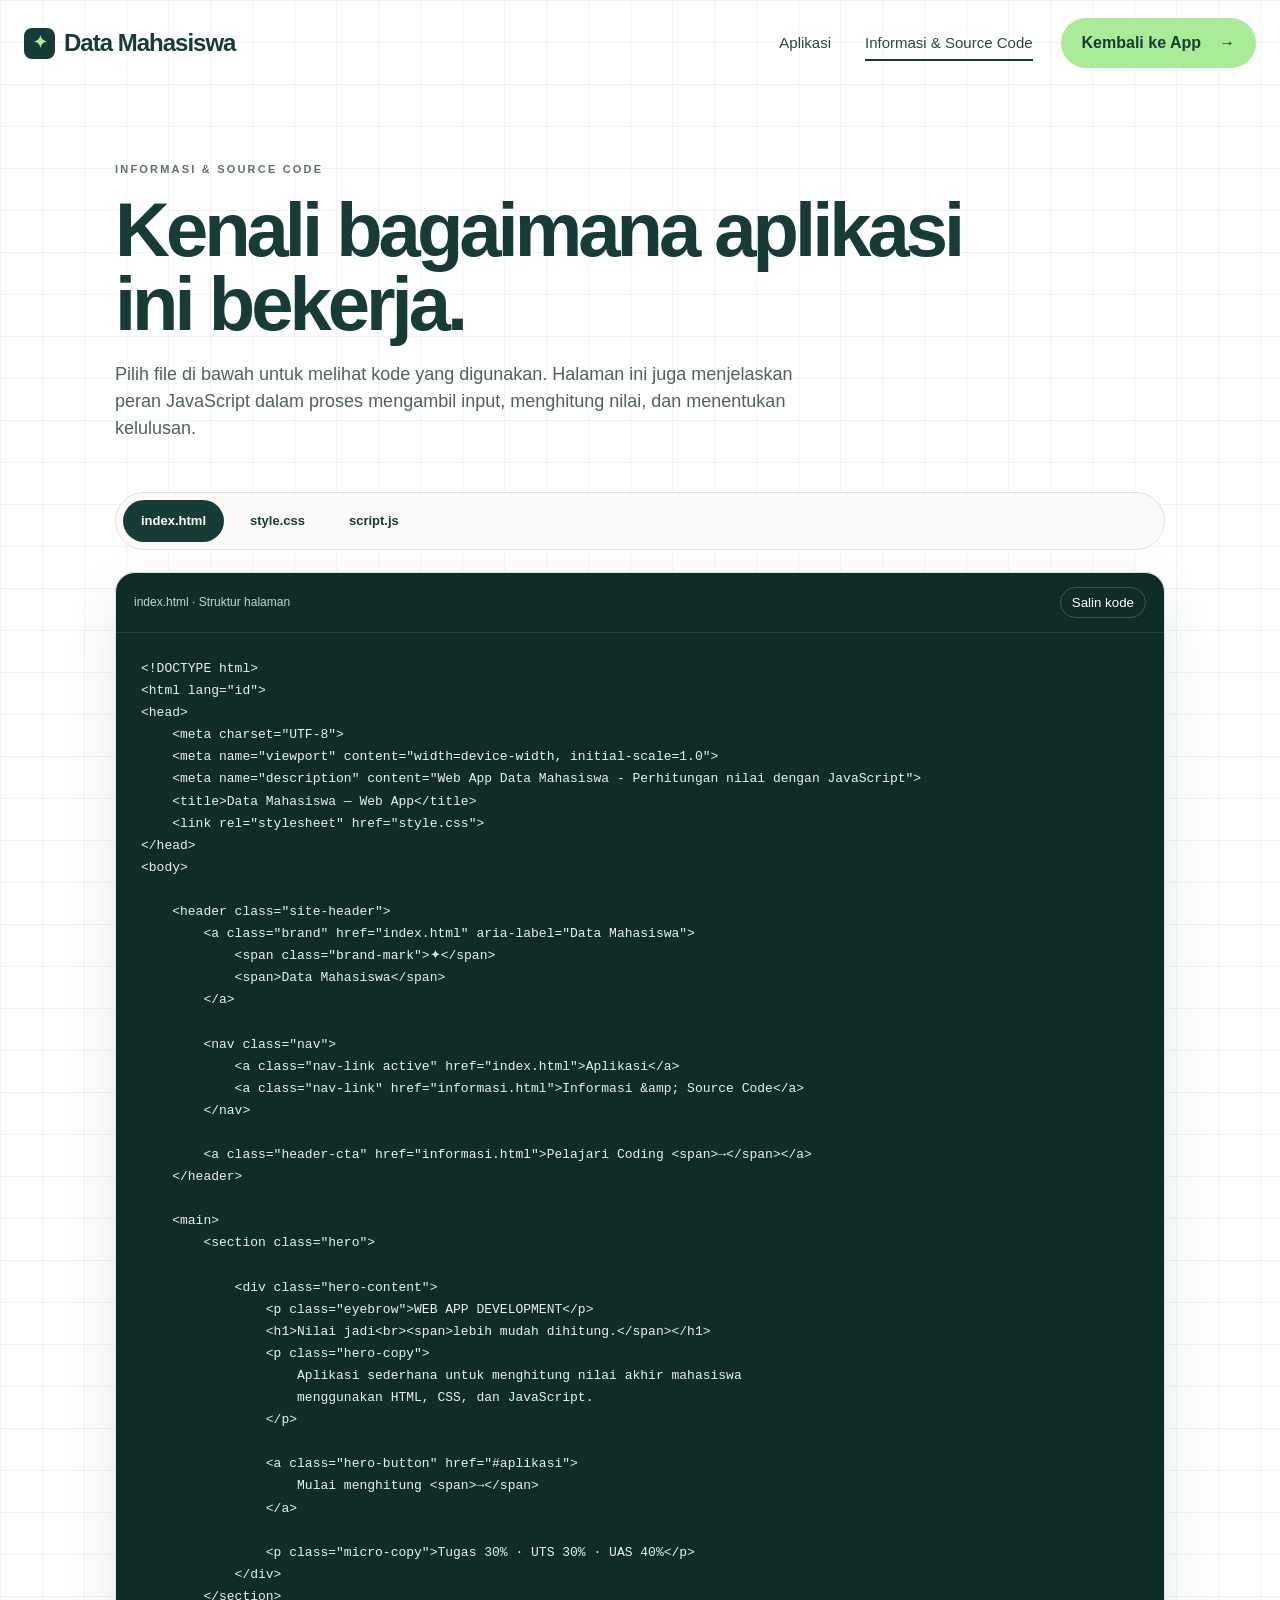
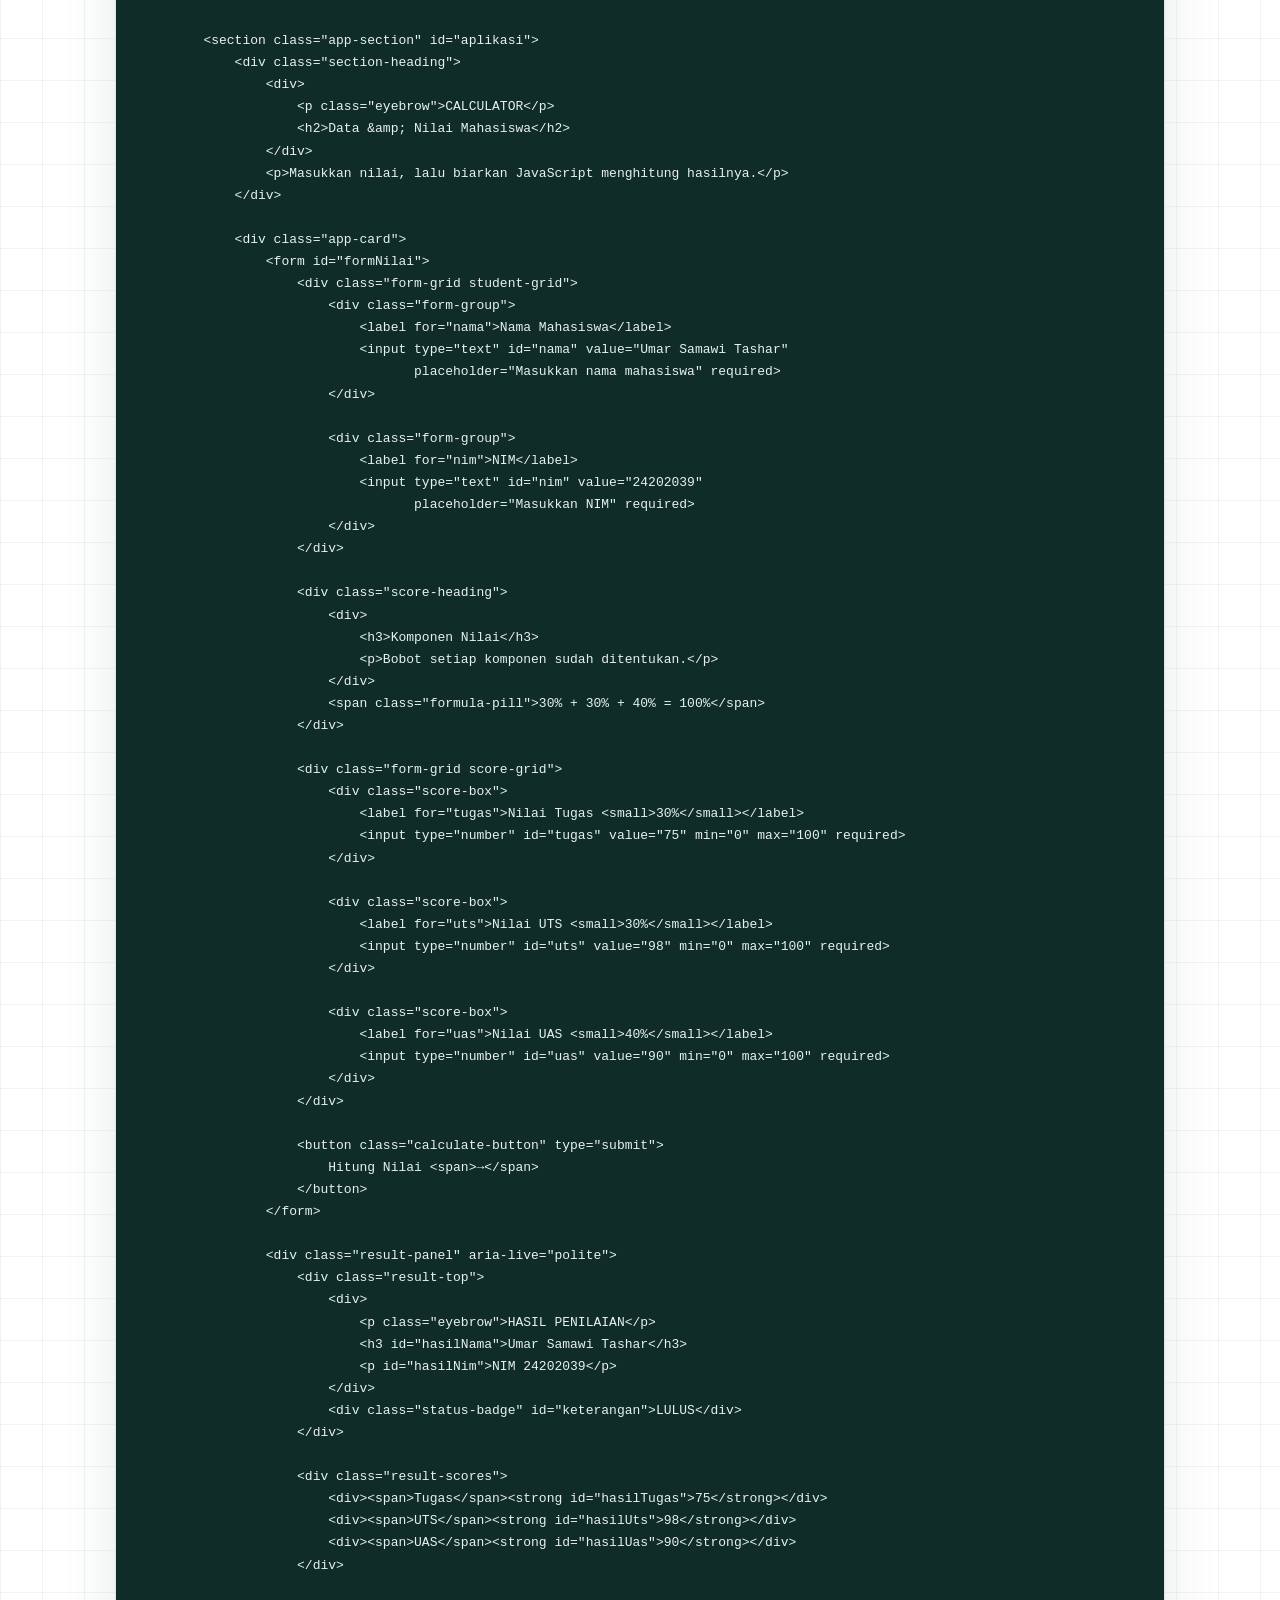
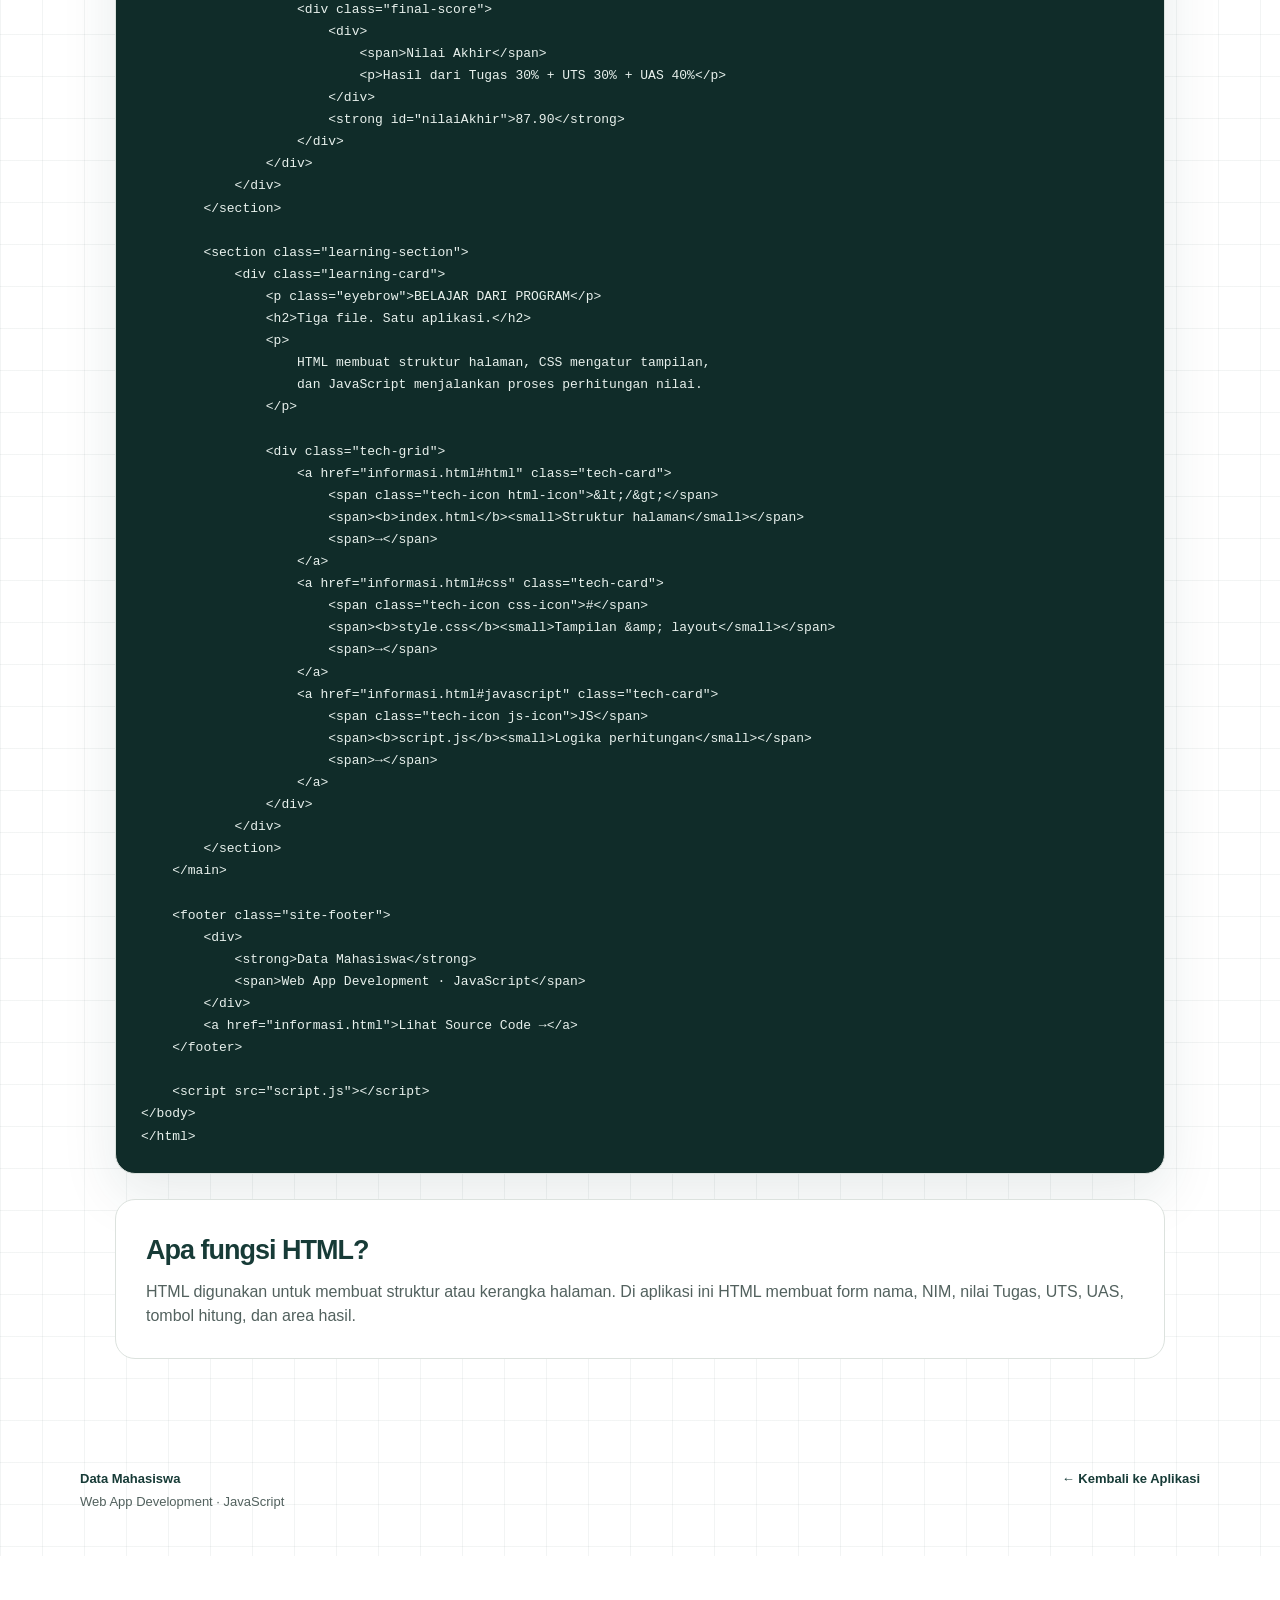
==== informasi.html @ 06401de4 "Add files via upload" ====
<!DOCTYPE html>
<html lang="id">
<head>
    <meta charset="UTF-8">
    <meta name="viewport" content="width=device-width, initial-scale=1.0">
    <meta name="description" content="Informasi dan source code Web App Data Mahasiswa">
    <title>Informasi & Source Code — Data Mahasiswa</title>
    <link rel="stylesheet" href="style.css">
</head>
<body class="code-page">

    <header class="site-header">
        <a class="brand" href="index.html">
            <span class="brand-mark">✦</span>
            <span>Data Mahasiswa</span>
        </a>

        <nav class="nav">
            <a class="nav-link" href="index.html">Aplikasi</a>
            <a class="nav-link active" href="informasi.html">Informasi &amp; Source Code</a>
        </nav>

        <a class="header-cta" href="index.html">Kembali ke App <span>→</span></a>
    </header>

    <main>
        <section class="code-hero">
            <p class="eyebrow">INFORMASI &amp; SOURCE CODE</p>
            <h1>Kenali bagaimana aplikasi ini bekerja.</h1>
            <p>
                Pilih file di bawah untuk melihat kode yang digunakan.
                Halaman ini juga menjelaskan peran JavaScript dalam proses
                mengambil input, menghitung nilai, dan menentukan kelulusan.
            </p>
        </section>

        <section class="code-wrap">
            <div class="code-tabs" role="tablist" aria-label="Source code">
                <button class="code-tab active" data-target="html" role="tab">index.html</button>
                <button class="code-tab" data-target="css" role="tab">style.css</button>
                <button class="code-tab" data-target="javascript" role="tab">script.js</button>
            </div>

            <article class="code-panel active" id="html">
                <div class="code-card">
                    <div class="code-card-head">
                        <span>index.html · Struktur halaman</span>
                        <button class="copy-button" data-copy="htmlCode">Salin kode</button>
                    </div>
                    <pre><code id="htmlCode"></code></pre>
                </div>

                <div class="explanation">
                    <h2>Apa fungsi HTML?</h2>
                    <p>
                        HTML digunakan untuk membuat struktur atau kerangka halaman.
                        Di aplikasi ini HTML membuat form nama, NIM, nilai Tugas, UTS,
                        UAS, tombol hitung, dan area hasil.
                    </p>
                </div>
            </article>

            <article class="code-panel" id="css">
                <div class="code-card">
                    <div class="code-card-head">
                        <span>style.css · Tampilan aplikasi</span>
                        <button class="copy-button" data-copy="cssCode">Salin kode</button>
                    </div>
                    <pre><code id="cssCode"></code></pre>
                </div>

                <div class="explanation">
                    <h2>Apa fungsi CSS?</h2>
                    <p>
                        CSS mengatur warna, ukuran, jarak, layout, tombol, card,
                        responsive design, dan visual halaman. Desainnya dibuat
                        dengan pendekatan editorial minimal seperti referensi
                        Buffer: background terang, grid tipis, tipografi besar,
                        rounded card, dan aksen hijau.
                    </p>
                </div>
            </article>

            <article class="code-panel" id="javascript">
                <div class="code-card">
                    <div class="code-card-head">
                        <span>script.js · Logika aplikasi</span>
                        <button class="copy-button" data-copy="jsCode">Salin kode</button>
                    </div>
                    <pre><code id="jsCode"></code></pre>
                </div>

                <div class="explanation">
                    <h2>Bagaimana JavaScript digunakan?</h2>
                    <p>
                        JavaScript adalah bagian yang membuat halaman menjadi interaktif.
                        Pada aplikasi ini, JavaScript melakukan empat proses utama:
                    </p>

                    <ol class="explanation-list">
                        <li>
                            <span class="number">1</span>
                            <div>
                                <b>Mengambil input</b>
                                <span>Nama, NIM, Tugas, UTS, dan UAS diambil dari elemen HTML menggunakan <code>getElementById()</code>.</span>
                            </div>
                        </li>
                        <li>
                            <span class="number">2</span>
                            <div>
                                <b>Mengubah nilai menjadi angka</b>
                                <span><code>Number()</code> digunakan agar nilai input dapat dihitung sebagai angka.</span>
                            </div>
                        </li>
                        <li>
                            <span class="number">3</span>
                            <div>
                                <b>Menghitung nilai akhir</b>
                                <span>JavaScript menerapkan bobot Tugas 30%, UTS 30%, dan UAS 40%.</span>
                            </div>
                        </li>
                        <li>
                            <span class="number">4</span>
                            <div>
                                <b>Menentukan kelulusan</b>
                                <span>Jika nilai akhir lebih dari 75 maka tampil <b>LULUS</b>. Selain itu tampil <b>TIDAK LULUS</b>.</span>
                            </div>
                        </li>
                    </ol>

                    <div class="formula-box">
                        Nilai Akhir = (Tugas × 0.30) + (UTS × 0.30) + (UAS × 0.40)
                    </div>
                </div>
            </article>
        </section>
    </main>

    <footer class="site-footer">
        <div>
            <strong>Data Mahasiswa</strong>
            <span>Web App Development · JavaScript</span>
        </div>
        <a href="index.html">← Kembali ke Aplikasi</a>
    </footer>

    <script src="informasi.js"></script>
</body>
</html>
---- style.css ----
* {
    margin: 0;
    padding: 0;
    box-sizing: border-box;
}

:root {
    --ink: #173b37;
    --ink-soft: #52615e;
    --lime: #a9eb96;
    --lime-dark: #7bcf68;
    --cream: #fbfaf7;
    --paper: #ffffff;
    --line: #dfe4df;
    --grid: rgba(23, 59, 55, 0.055);
    --blue: #5c9ef5;
    --red: #e66a5b;
    --purple: #8873e8;
}

html {
    scroll-behavior: smooth;
}

body {
    min-height: 100vh;
    background: var(--cream);
    color: var(--ink);
    font-family: Arial, Helvetica, sans-serif;
    line-height: 1.5;
}

a {
    color: inherit;
    text-decoration: none;
}

.site-header {
    position: relative;
    z-index: 10;
    width: min(1280px, calc(100% - 48px));
    margin: 0 auto;
    min-height: 86px;
    display: flex;
    align-items: center;
    justify-content: space-between;
    gap: 28px;
}

.brand {
    display: inline-flex;
    align-items: center;
    gap: 9px;
    font-size: 24px;
    font-weight: 800;
    letter-spacing: -1px;
}

.brand-mark {
    display: grid;
    place-items: center;
    width: 31px;
    height: 31px;
    border-radius: 8px;
    background: var(--ink);
    color: var(--lime);
    font-size: 17px;
}

.nav {
    display: flex;
    align-items: center;
    gap: 34px;
    margin-left: auto;
}

.nav-link {
    font-size: 15px;
    color: #304541;
    position: relative;
}

.nav-link::after {
    content: "";
    position: absolute;
    left: 0;
    right: 0;
    bottom: -7px;
    height: 2px;
    background: var(--ink);
    transform: scaleX(0);
    transform-origin: center;
    transition: transform .2s ease;
}

.nav-link:hover::after,
.nav-link.active::after {
    transform: scaleX(1);
}

.header-cta,
.hero-button,
.calculate-button {
    display: inline-flex;
    align-items: center;
    justify-content: center;
    gap: 18px;
    border: 1px solid var(--ink);
    background: var(--lime);
    color: var(--ink);
    border-radius: 999px;
    font-weight: 700;
    transition: transform .2s ease, background .2s ease;
}

.header-cta {
    padding: 13px 21px;
    border: 0;
    white-space: nowrap;
}

.header-cta:hover,
.hero-button:hover,
.calculate-button:hover {
    transform: translateY(-2px);
    background: #b9f3a8;
}

.hero {
    position: relative;
    min-height: 610px;
    display: grid;
    place-items: center;
    overflow: hidden;
    border-top: 1px solid rgba(23, 59, 55, .06);
    background-color: var(--cream);
    background-image:
        linear-gradient(rgba(23, 59, 55, .032) 1px, transparent 1px),
        linear-gradient(90deg, rgba(23, 59, 55, .032) 1px, transparent 1px);
    background-size: 42px 42px;
}

.hero::before {
    content: "";
    position: absolute;
    inset: 0;
    background:
        radial-gradient(circle at 50% 42%, rgba(169, 235, 150, .10), transparent 34%),
        linear-gradient(
            to bottom,
            rgba(251, 250, 247, 0) 0%,
            rgba(251, 250, 247, .08) 28%,
            rgba(251, 250, 247, .58) 72%,
            var(--cream) 100%
        );
    pointer-events: none;
}

.hero-content {
    position: relative;
    z-index: 2;
    width: min(820px, calc(100% - 40px));
    text-align: center;
    padding: 80px 0;
}

.eyebrow {
    margin-bottom: 15px;
    font-size: 11px;
    font-weight: 800;
    letter-spacing: 2.2px;
    color: #63716e;
}

.hero h1 {
    font-size: clamp(56px, 8vw, 94px);
    line-height: .93;
    letter-spacing: -5px;
    font-weight: 800;
    margin-bottom: 28px;
}

.hero h1 span {
    display: inline-block;
}

.hero-copy {
    max-width: 590px;
    margin: 0 auto 28px;
    font-size: 20px;
    line-height: 1.55;
    color: var(--ink-soft);
}

.hero-button {
    padding: 16px 25px;
    font-size: 16px;
}

.micro-copy {
    margin-top: 13px;
    font-size: 12px;
    color: #777f7d;
}

.app-section,
.learning-section {
    width: min(1120px, calc(100% - 40px));
    margin: 0 auto;
    padding: 90px 0;
}

.section-heading {
    display: flex;
    align-items: end;
    justify-content: space-between;
    gap: 30px;
    margin-bottom: 30px;
}

.section-heading h2,
.learning-card h2 {
    font-size: clamp(34px, 5vw, 54px);
    line-height: 1;
    letter-spacing: -2.5px;
}

.section-heading > p {
    max-width: 360px;
    color: var(--ink-soft);
}

.app-card {
    overflow: hidden;
    border: 1px solid #dfe4df;
    border-radius: 26px;
    background: var(--paper);
    box-shadow: 0 22px 60px rgba(23, 59, 55, .08);
}

.app-card form {
    padding: 36px;
}

.form-grid {
    display: grid;
    gap: 18px;
}

.student-grid {
    grid-template-columns: 1.4fr .8fr;
}

.form-group label,
.score-box label {
    display: flex;
    justify-content: space-between;
    gap: 12px;
    margin-bottom: 8px;
    font-size: 13px;
    font-weight: 800;
}

.form-group input,
.score-box input {
    width: 100%;
    border: 1px solid #ccd5d1;
    border-radius: 11px;
    padding: 14px 15px;
    background: #fff;
    color: var(--ink);
    font-size: 16px;
    outline: none;
    transition: border .2s ease, box-shadow .2s ease;
}

.form-group input:focus,
.score-box input:focus {
    border-color: var(--ink);
    box-shadow: 0 0 0 4px rgba(169, 235, 150, .3);
}

.score-heading {
    display: flex;
    justify-content: space-between;
    align-items: center;
    gap: 20px;
    margin: 34px 0 16px;
}

.score-heading h3 {
    font-size: 19px;
}

.score-heading p {
    margin-top: 3px;
    color: var(--ink-soft);
    font-size: 13px;
}

.formula-pill {
    padding: 8px 12px;
    border-radius: 999px;
    background: #f0f5ef;
    font-size: 12px;
    font-weight: 800;
    white-space: nowrap;
}

.score-grid {
    grid-template-columns: repeat(3, 1fr);
}

.score-box {
    padding: 18px;
    border: 1px solid #e0e5e2;
    border-radius: 15px;
    background: #fafcf9;
}

.score-box small {
    color: #697673;
}

.calculate-button {
    width: 100%;
    margin-top: 20px;
    padding: 16px;
    cursor: pointer;
    font-size: 16px;
}

.result-panel {
    padding: 34px 36px 36px;
    border-top: 1px solid #e2e7e3;
    background: #f4f8f2;
}

.result-top {
    display: flex;
    align-items: start;
    justify-content: space-between;
    gap: 20px;
}

.result-top h3 {
    margin-bottom: 3px;
    font-size: 24px;
}

.result-top p:last-child {
    color: var(--ink-soft);
    font-size: 13px;
}

.status-badge {
    padding: 9px 13px;
    border-radius: 999px;
    background: #d9f7ce;
    color: #23621a;
    font-size: 11px;
    font-weight: 900;
    letter-spacing: .8px;
}

.status-badge.failed {
    background: #fbdad5;
    color: #8a2c20;
}

.result-scores {
    display: grid;
    grid-template-columns: repeat(3, 1fr);
    gap: 12px;
    margin: 24px 0 15px;
}

.result-scores div {
    padding: 14px;
    border-radius: 12px;
    background: #fff;
    border: 1px solid #e1e7e2;
}

.result-scores span,
.final-score span {
    display: block;
    margin-bottom: 4px;
    color: var(--ink-soft);
    font-size: 12px;
}

.result-scores strong {
    font-size: 20px;
}

.final-score {
    display: flex;
    align-items: center;
    justify-content: space-between;
    gap: 25px;
    padding: 20px;
    border-radius: 16px;
    background: var(--ink);
    color: #fff;
}

.final-score p {
    color: #c7d2ce;
    font-size: 12px;
}

.final-score strong {
    font-size: 38px;
    color: var(--lime);
}

.learning-section {
    padding-top: 20px;
}

.learning-card {
    padding: 50px;
    border-radius: 30px;
    background: var(--ink);
    color: #fff;
}

.learning-card .eyebrow {
    color: #b8c7c2;
}

.learning-card > p {
    max-width: 620px;
    margin: 18px 0 32px;
    color: #c8d4d0;
    font-size: 17px;
}

.tech-grid {
    display: grid;
    grid-template-columns: repeat(3, 1fr);
    gap: 12px;
}

.tech-card {
    display: grid;
    grid-template-columns: auto 1fr auto;
    align-items: center;
    gap: 13px;
    padding: 16px;
    border: 1px solid rgba(255,255,255,.14);
    border-radius: 14px;
    background: rgba(255,255,255,.06);
    transition: transform .2s ease, background .2s ease;
}

.tech-card:hover {
    transform: translateY(-3px);
    background: rgba(255,255,255,.1);
}

.tech-card b,
.tech-card small {
    display: block;
}

.tech-card small {
    margin-top: 2px;
    color: #b8c7c2;
    font-size: 11px;
}

.tech-icon {
    display: grid;
    place-items: center;
    width: 40px;
    height: 40px;
    border-radius: 10px;
    background: #fff;
    font-size: 12px;
    font-weight: 900;
}

.html-icon { color: var(--red); }
.css-icon { color: var(--purple); }
.js-icon { color: #315e2a; background: var(--lime); }

.site-footer {
    width: min(1120px, calc(100% - 40px));
    margin: 0 auto;
    padding: 30px 0 45px;
    display: flex;
    justify-content: space-between;
    gap: 25px;
    color: var(--ink-soft);
    font-size: 13px;
}

.site-footer strong,
.site-footer span {
    display: block;
}

.site-footer strong {
    color: var(--ink);
    margin-bottom: 3px;
}

.site-footer a {
    color: var(--ink);
    font-weight: 800;
}

.code-page {
    min-height: 100vh;
    background:
        linear-gradient(var(--grid) 1px, transparent 1px),
        linear-gradient(90deg, var(--grid) 1px, transparent 1px);
    background-size: 42px 42px;
}

.code-hero {
    width: min(1050px, calc(100% - 40px));
    margin: 0 auto;
    padding: 75px 0 50px;
}

.code-hero h1 {
    max-width: 850px;
    font-size: clamp(46px, 7vw, 76px);
    line-height: .98;
    letter-spacing: -4px;
}

.code-hero p:not(.eyebrow) {
    max-width: 680px;
    margin-top: 20px;
    color: var(--ink-soft);
    font-size: 18px;
}

.code-wrap {
    width: min(1050px, calc(100% - 40px));
    margin: 0 auto 80px;
}

.code-tabs {
    position: sticky;
    top: 10px;
    z-index: 5;
    display: flex;
    gap: 8px;
    padding: 7px;
    margin-bottom: 22px;
    border: 1px solid #dce2de;
    border-radius: 999px;
    background: rgba(251,250,247,.88);
    backdrop-filter: blur(12px);
}

.code-tab {
    border: 0;
    border-radius: 999px;
    padding: 11px 18px;
    background: transparent;
    color: var(--ink);
    cursor: pointer;
    font: inherit;
    font-size: 13px;
    font-weight: 800;
}

.code-tab.active {
    background: var(--ink);
    color: #fff;
}

.code-panel {
    display: none;
}

.code-panel.active {
    display: block;
}

.code-card {
    overflow: hidden;
    border: 1px solid #dce2de;
    border-radius: 20px;
    background: #102c29;
    box-shadow: 0 20px 55px rgba(23, 59, 55, .1);
}

.code-card-head {
    display: flex;
    align-items: center;
    justify-content: space-between;
    padding: 14px 18px;
    border-bottom: 1px solid rgba(255,255,255,.1);
    color: #c5d3ce;
    font-size: 12px;
}

.copy-button {
    border: 1px solid rgba(255,255,255,.2);
    border-radius: 999px;
    padding: 7px 11px;
    background: transparent;
    color: #fff;
    cursor: pointer;
}

pre {
    margin: 0;
    padding: 25px;
    overflow: auto;
    color: #e8f1ed;
    font: 13px/1.7 "SFMono-Regular", Consolas, "Liberation Mono", monospace;
    tab-size: 4;
}

.explanation {
    margin-top: 25px;
    padding: 30px;
    border: 1px solid #dce2de;
    border-radius: 20px;
    background: #fff;
}

.explanation h2 {
    margin-bottom: 10px;
    font-size: 27px;
    letter-spacing: -1px;
}

.explanation p {
    color: var(--ink-soft);
}

.explanation-list {
    display: grid;
    gap: 13px;
    margin-top: 20px;
    padding: 0;
    list-style: none;
}

.explanation-list li {
    display: grid;
    grid-template-columns: 32px 1fr;
    gap: 12px;
    align-items: start;
}

.explanation-list b {
    display: block;
    margin-bottom: 2px;
}

.number {
    display: grid;
    place-items: center;
    width: 28px;
    height: 28px;
    border-radius: 50%;
    background: var(--lime);
    color: var(--ink);
    font-size: 12px;
    font-weight: 900;
}

.formula-box {
    margin-top: 20px;
    padding: 18px;
    border-radius: 14px;
    background: #f0f5ef;
    color: var(--ink);
    font-family: "SFMono-Regular", Consolas, monospace;
    font-size: 14px;
    overflow-x: auto;
}

@media (max-width: 800px) {
    .site-header {
        width: min(100% - 30px, 680px);
        flex-wrap: wrap;
        padding: 17px 0;
    }

    .nav {
        order: 3;
        width: 100%;
        justify-content: center;
        gap: 22px;
    }

    .header-cta {
        display: none;
    }

    .hero {
        min-height: 560px;
    }

    .section-heading {
        display: block;
    }

    .section-heading > p {
        margin-top: 12px;
    }

    .student-grid,
    .score-grid,
    .tech-grid {
        grid-template-columns: 1fr;
    }

    .learning-card {
        padding: 32px 24px;
    }
}

@media (max-width: 560px) {
    .site-header {
        min-height: 75px;
    }

    .brand {
        font-size: 20px;
    }

    .nav {
        font-size: 12px;
    }

    .hero h1 {
        letter-spacing: -3px;
    }

    .hero-copy {
        font-size: 17px;
    }

    .app-section,
    .learning-section {
        width: min(100% - 28px, 520px);
        padding: 60px 0;
    }

    .app-card form,
    .result-panel {
        padding: 24px 20px;
    }

    .result-top,
    .final-score,
    .site-footer {
        display: block;
    }

    .status-badge {
        display: inline-block;
        margin-top: 15px;
    }

    .final-score strong {
        display: block;
        margin-top: 12px;
    }

    .code-tabs {
        overflow-x: auto;
        justify-content: flex-start;
    }

    .code-tab {
        white-space: nowrap;
    }

    .code-hero h1 {
        letter-spacing: -3px;
    }
}
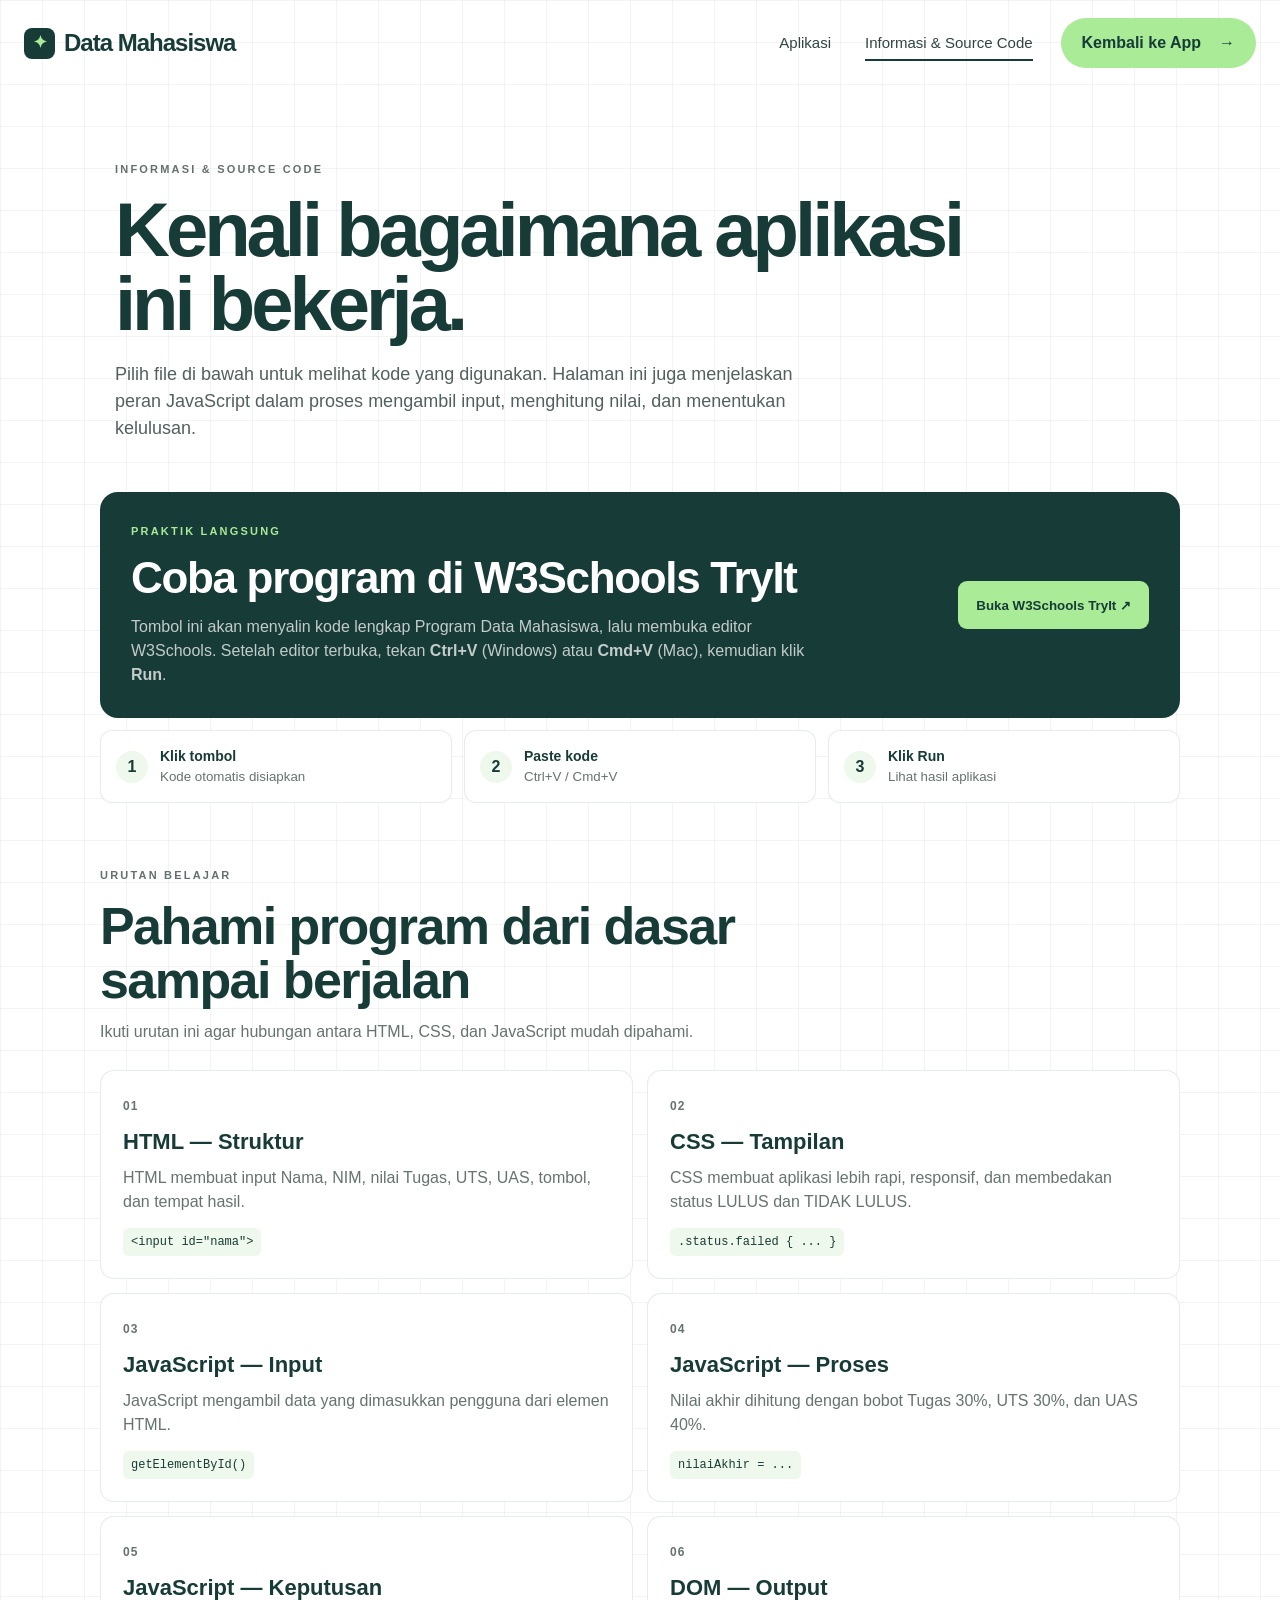
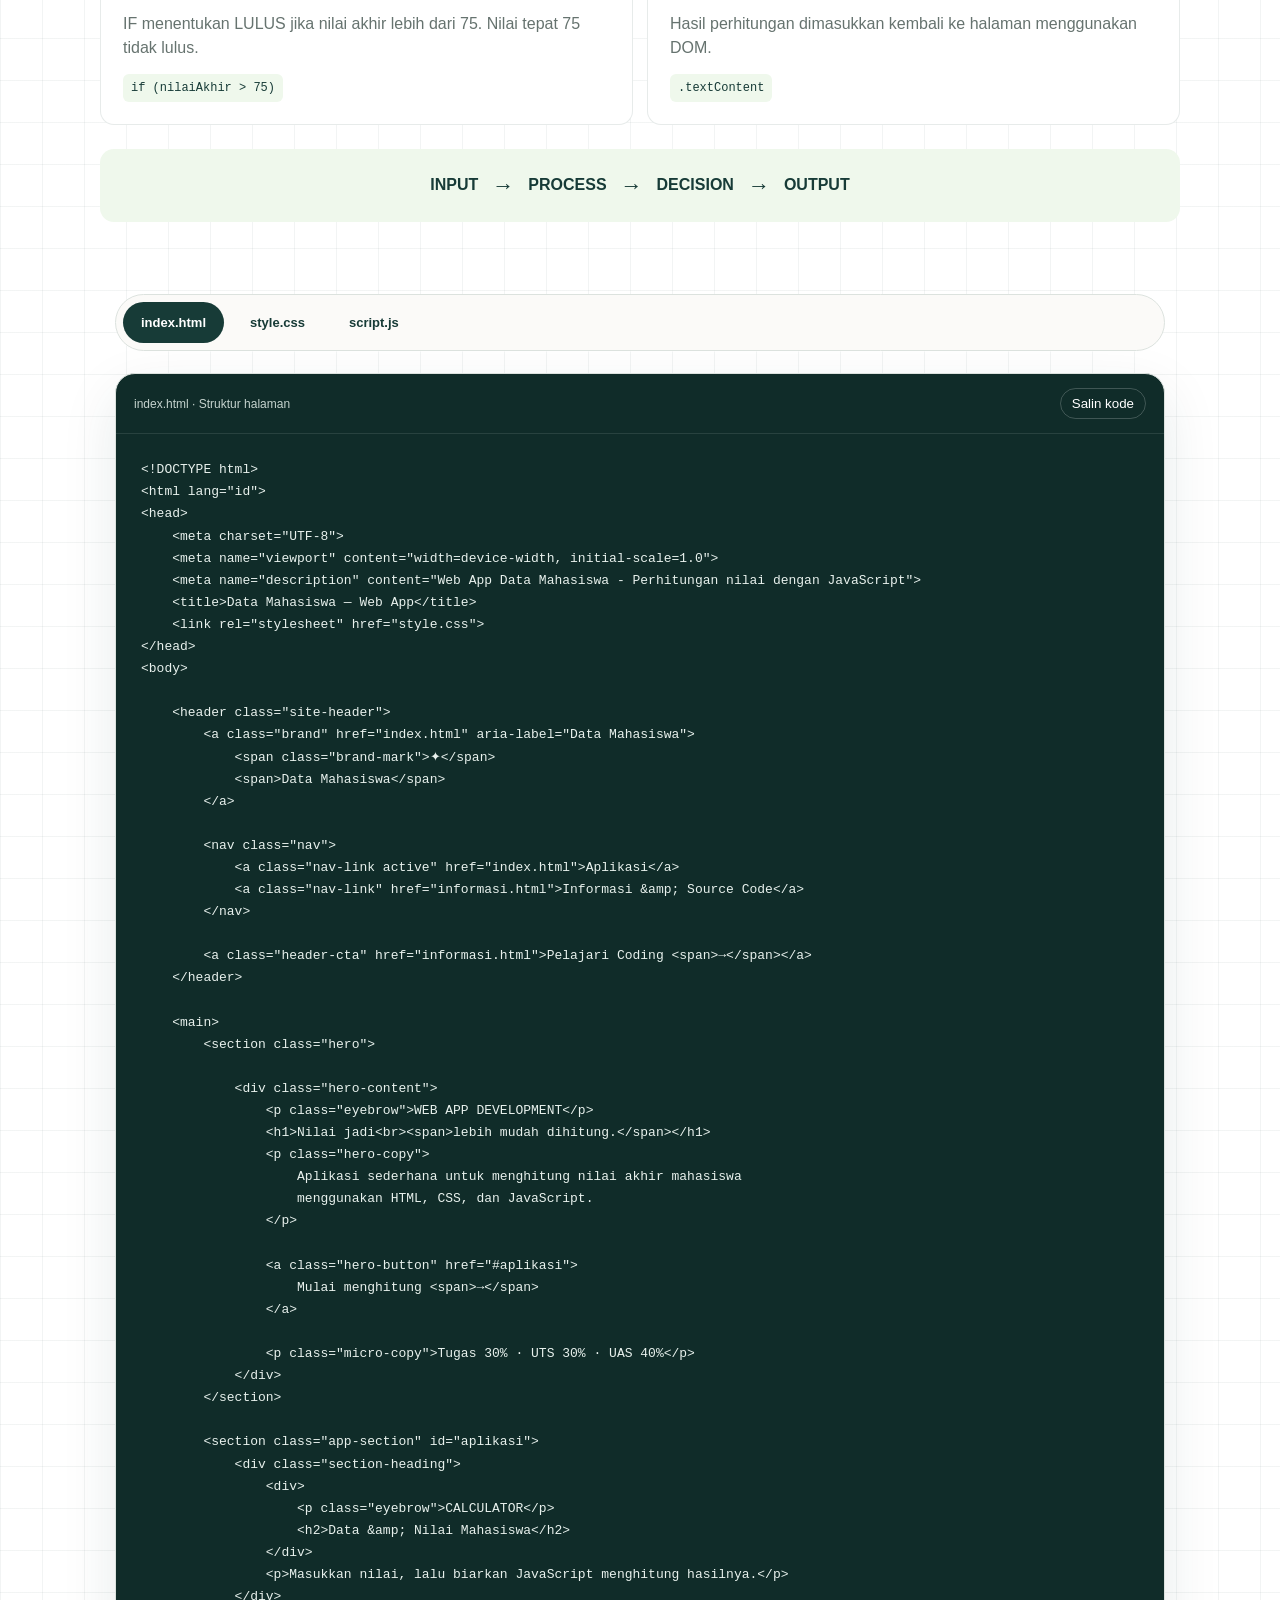
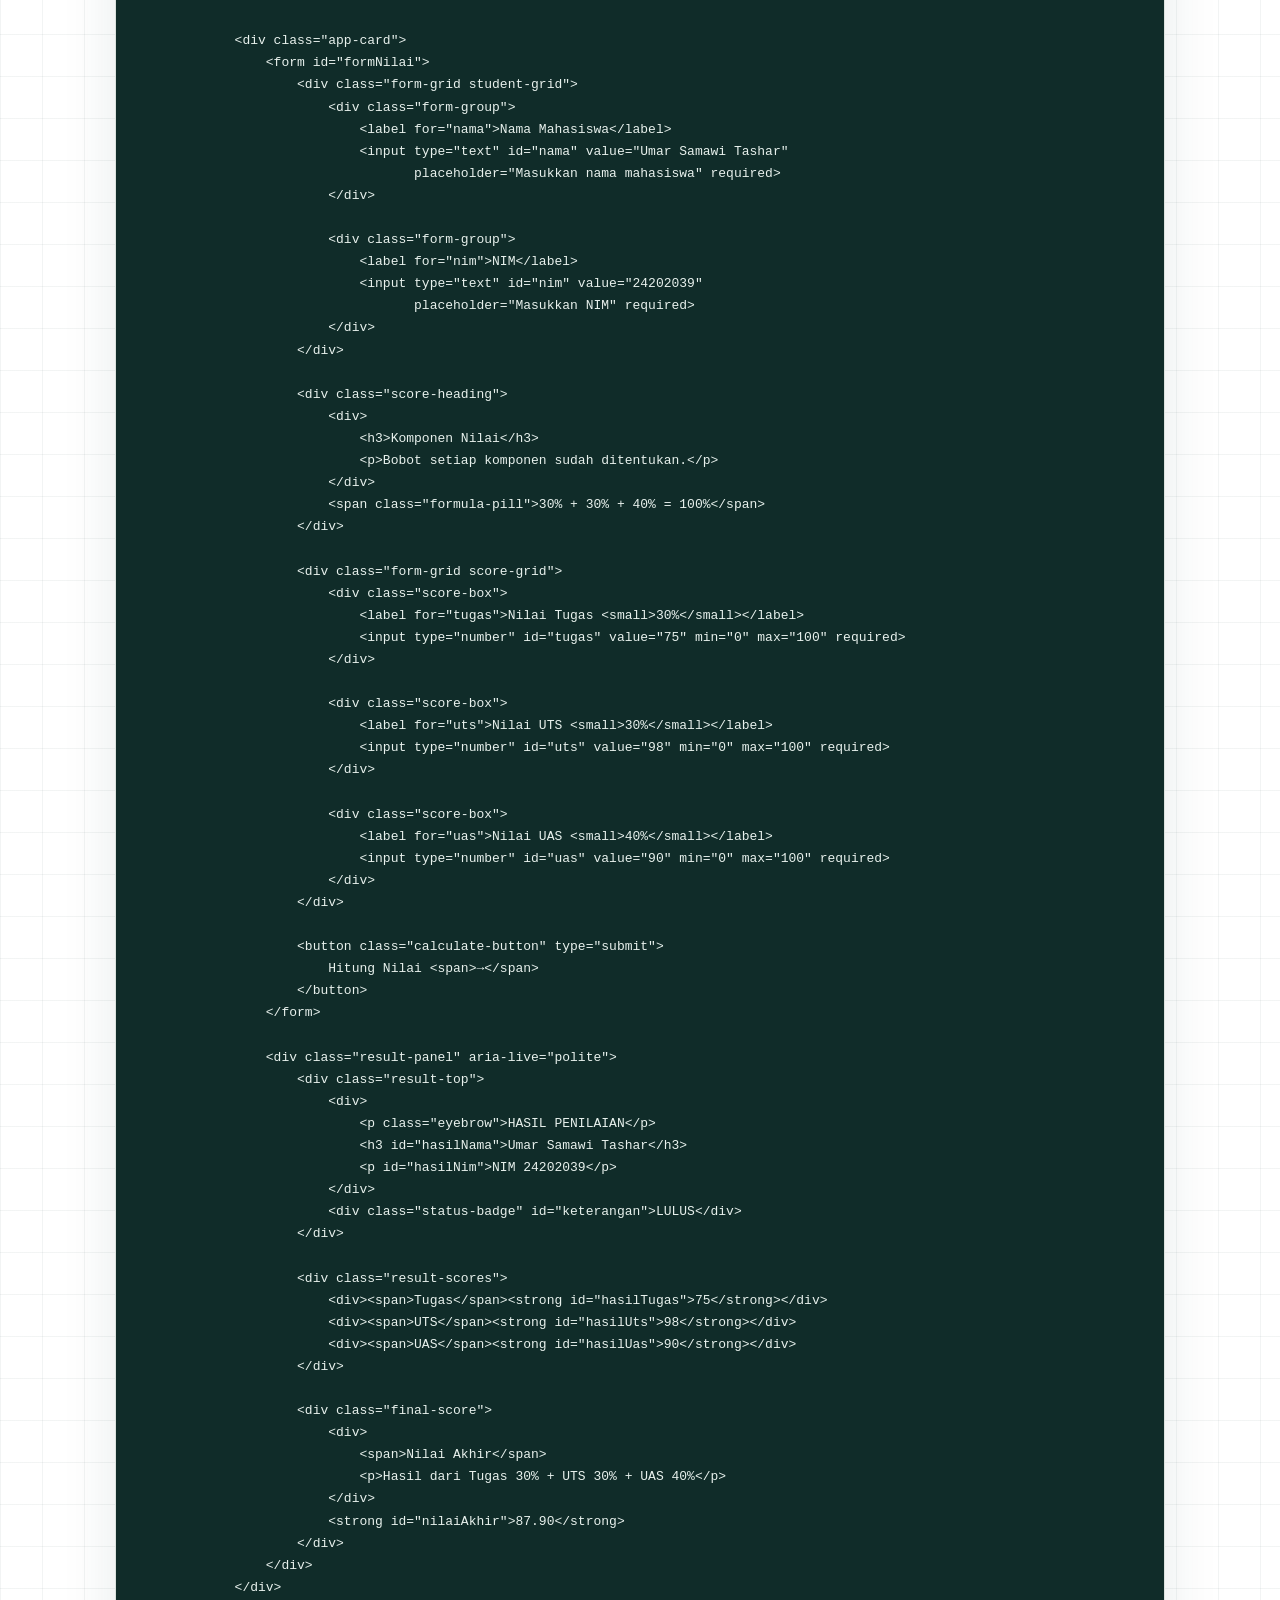
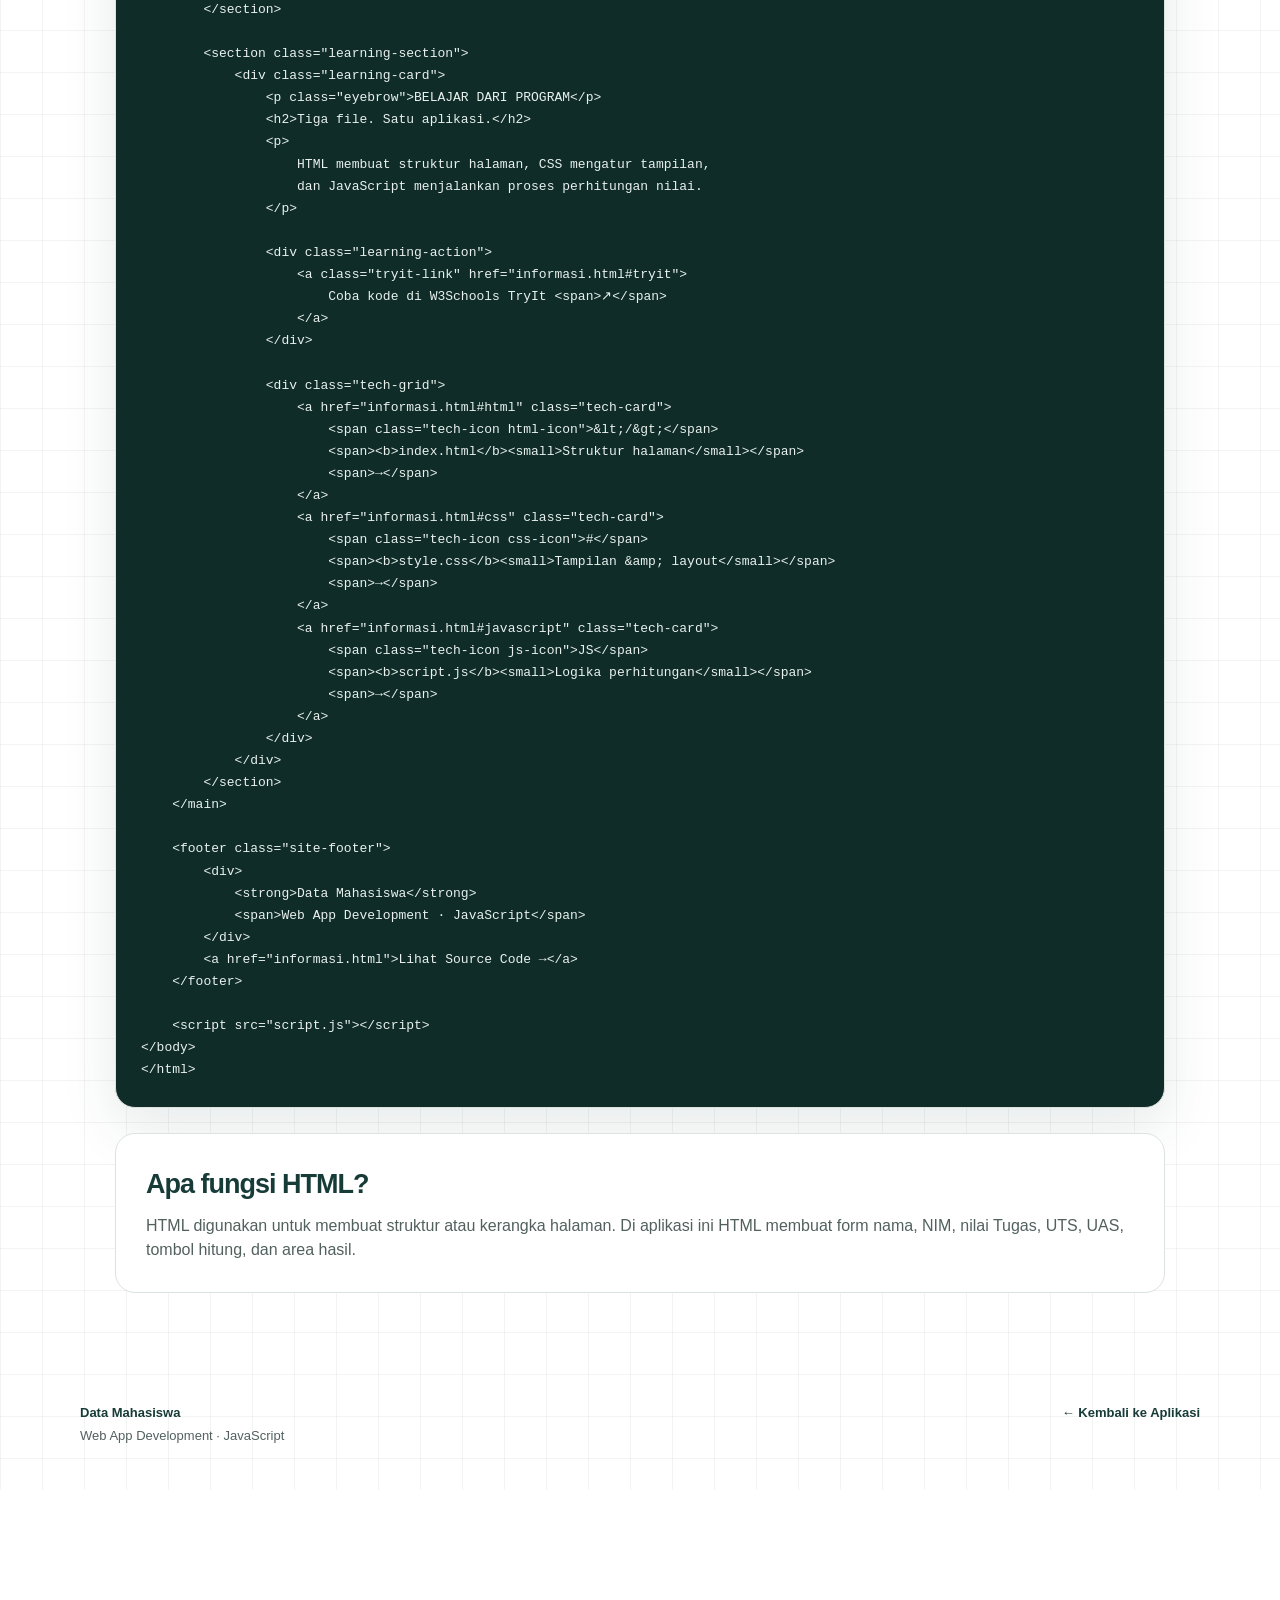
==== commit 7a281857: "Add files via upload" ====
--- a/informasi.html
+++ b/informasi.html
@@ -34,6 +34,80 @@
             </p>
         </section>
 
+        <section class="tryit-section" id="tryit">
+            <div class="tryit-card">
+                <div>
+                    <p class="eyebrow">PRAKTIK LANGSUNG</p>
+                    <h2>Coba program di W3Schools TryIt</h2>
+                    <p>
+                        Tombol ini akan menyalin kode lengkap Program Data Mahasiswa,
+                        lalu membuka editor W3Schools. Setelah editor terbuka, tekan
+                        <strong>Ctrl+V</strong> (Windows) atau <strong>Cmd+V</strong> (Mac),
+                        kemudian klik <strong>Run</strong>.
+                    </p>
+                </div>
+                <button class="tryit-button" id="tryItButton">
+                    Buka W3Schools TryIt <span>↗</span>
+                </button>
+            </div>
+            <div class="tryit-steps">
+                <div><span>1</span><b>Klik tombol</b><small>Kode otomatis disiapkan</small></div>
+                <div><span>2</span><b>Paste kode</b><small>Ctrl+V / Cmd+V</small></div>
+                <div><span>3</span><b>Klik Run</b><small>Lihat hasil aplikasi</small></div>
+            </div>
+        </section>
+
+        <section class="learning-order" id="alur-belajar">
+            <div class="learning-order-head">
+                <p class="eyebrow">URUTAN BELAJAR</p>
+                <h2>Pahami program dari dasar sampai berjalan</h2>
+                <p>Ikuti urutan ini agar hubungan antara HTML, CSS, dan JavaScript mudah dipahami.</p>
+            </div>
+
+            <div class="learning-order-grid">
+                <article>
+                    <span>01</span>
+                    <h3>HTML — Struktur</h3>
+                    <p>HTML membuat input Nama, NIM, nilai Tugas, UTS, UAS, tombol, dan tempat hasil.</p>
+                    <code>&lt;input id="nama"&gt;</code>
+                </article>
+                <article>
+                    <span>02</span>
+                    <h3>CSS — Tampilan</h3>
+                    <p>CSS membuat aplikasi lebih rapi, responsif, dan membedakan status LULUS dan TIDAK LULUS.</p>
+                    <code>.status.failed { ... }</code>
+                </article>
+                <article>
+                    <span>03</span>
+                    <h3>JavaScript — Input</h3>
+                    <p>JavaScript mengambil data yang dimasukkan pengguna dari elemen HTML.</p>
+                    <code>getElementById()</code>
+                </article>
+                <article>
+                    <span>04</span>
+                    <h3>JavaScript — Proses</h3>
+                    <p>Nilai akhir dihitung dengan bobot Tugas 30%, UTS 30%, dan UAS 40%.</p>
+                    <code>nilaiAkhir = ...</code>
+                </article>
+                <article>
+                    <span>05</span>
+                    <h3>JavaScript — Keputusan</h3>
+                    <p>IF menentukan LULUS jika nilai akhir lebih dari 75. Nilai tepat 75 tidak lulus.</p>
+                    <code>if (nilaiAkhir &gt; 75)</code>
+                </article>
+                <article>
+                    <span>06</span>
+                    <h3>DOM — Output</h3>
+                    <p>Hasil perhitungan dimasukkan kembali ke halaman menggunakan DOM.</p>
+                    <code>.textContent</code>
+                </article>
+            </div>
+
+            <div class="learning-flow">
+                <strong>INPUT</strong><span>→</span><strong>PROCESS</strong><span>→</span><strong>DECISION</strong><span>→</span><strong>OUTPUT</strong>
+            </div>
+        </section>
+
         <section class="code-wrap">
             <div class="code-tabs" role="tablist" aria-label="Source code">
                 <button class="code-tab active" data-target="html" role="tab">index.html</button>
--- a/style.css
+++ b/style.css
@@ -783,3 +783,217 @@
         letter-spacing: -3px;
     }
 }
+
+/* ==================================================
+   W3SCHOOLS TRYIT + MATERI BELAJAR
+   ================================================== */
+
+.tryit-section {
+    width: min(1080px, calc(100% - 40px));
+    margin: 0 auto;
+    padding: 0 0 64px;
+}
+
+.tryit-card {
+    display: flex;
+    align-items: center;
+    justify-content: space-between;
+    gap: 32px;
+    padding: 30px;
+    border: 1px solid rgba(23, 59, 55, .12);
+    border-radius: 18px;
+    background: #173b37;
+    color: #fff;
+}
+
+.tryit-card h2 {
+    margin: 0;
+    font-size: clamp(28px, 4vw, 44px);
+    line-height: 1.05;
+    letter-spacing: -.03em;
+}
+
+.tryit-card p:not(.eyebrow) {
+    max-width: 690px;
+    margin: 14px 0 0;
+    color: rgba(255,255,255,.74);
+}
+
+.tryit-card .eyebrow {
+    color: #a9eb96;
+}
+
+.tryit-button {
+    flex: 0 0 auto;
+    min-height: 48px;
+    padding: 12px 18px;
+    border: 0;
+    border-radius: 9px;
+    background: #a9eb96;
+    color: #173b37;
+    font-weight: 800;
+    cursor: pointer;
+}
+
+.tryit-button:hover {
+    background: #c1f4b2;
+}
+
+.tryit-steps {
+    display: grid;
+    grid-template-columns: repeat(3, 1fr);
+    gap: 12px;
+    margin-top: 12px;
+}
+
+.tryit-steps > div {
+    display: grid;
+    grid-template-columns: 34px 1fr;
+    column-gap: 10px;
+    align-items: center;
+    padding: 15px;
+    border: 1px solid rgba(23,59,55,.1);
+    border-radius: 12px;
+    background: #fff;
+}
+
+.tryit-steps span {
+    grid-row: 1 / span 2;
+    display: grid;
+    place-items: center;
+    width: 32px;
+    height: 32px;
+    border-radius: 50%;
+    background: #eff8ec;
+    color: #173b37;
+    font-weight: 800;
+}
+
+.tryit-steps b {
+    font-size: 14px;
+}
+
+.tryit-steps small {
+    color: #66736f;
+}
+
+.learning-order {
+    width: min(1080px, calc(100% - 40px));
+    margin: 0 auto;
+    padding: 0 0 72px;
+}
+
+.learning-order-head {
+    max-width: 720px;
+    margin-bottom: 26px;
+}
+
+.learning-order-head h2 {
+    margin: 0;
+    font-size: clamp(32px, 5vw, 52px);
+    line-height: 1.05;
+    letter-spacing: -.03em;
+}
+
+.learning-order-head p:not(.eyebrow) {
+    color: #66736f;
+    margin: 12px 0 0;
+}
+
+.learning-order-grid {
+    display: grid;
+    grid-template-columns: repeat(2, 1fr);
+    gap: 14px;
+}
+
+.learning-order-grid article {
+    padding: 22px;
+    border: 1px solid rgba(23,59,55,.1);
+    border-radius: 14px;
+    background: #fff;
+}
+
+.learning-order-grid article > span {
+    color: #66736f;
+    font-size: 12px;
+    font-weight: 800;
+    letter-spacing: .1em;
+}
+
+.learning-order-grid h3 {
+    margin: 8px 0 8px;
+    color: #173b37;
+    font-size: 22px;
+}
+
+.learning-order-grid p {
+    margin: 0 0 14px;
+    color: #66736f;
+}
+
+.learning-order-grid code {
+    display: inline-block;
+    padding: 5px 8px;
+    border-radius: 6px;
+    background: #eff8ec;
+    color: #173b37;
+    font-size: 12px;
+}
+
+.learning-flow {
+    display: flex;
+    align-items: center;
+    justify-content: center;
+    flex-wrap: wrap;
+    gap: 14px;
+    margin-top: 24px;
+    padding: 20px;
+    border-radius: 14px;
+    background: #eff8ec;
+    color: #173b37;
+}
+
+.learning-flow span {
+    font-size: 22px;
+}
+
+@media (max-width: 760px) {
+    .tryit-section,
+    .learning-order {
+        width: min(100% - 28px, 1080px);
+    }
+
+    .tryit-card {
+        flex-direction: column;
+        align-items: flex-start;
+    }
+
+    .tryit-button {
+        width: 100%;
+    }
+
+    .tryit-steps,
+    .learning-order-grid {
+        grid-template-columns: 1fr;
+    }
+}
+
+.learning-action {
+    margin: 22px 0 16px;
+}
+
+.tryit-link {
+    display: inline-flex;
+    align-items: center;
+    gap: 8px;
+    padding: 11px 16px;
+    border-radius: 8px;
+    background: #173b37;
+    color: #fff;
+    text-decoration: none;
+    font-weight: 800;
+}
+
+.tryit-link:hover {
+    background: #24564f;
+}
